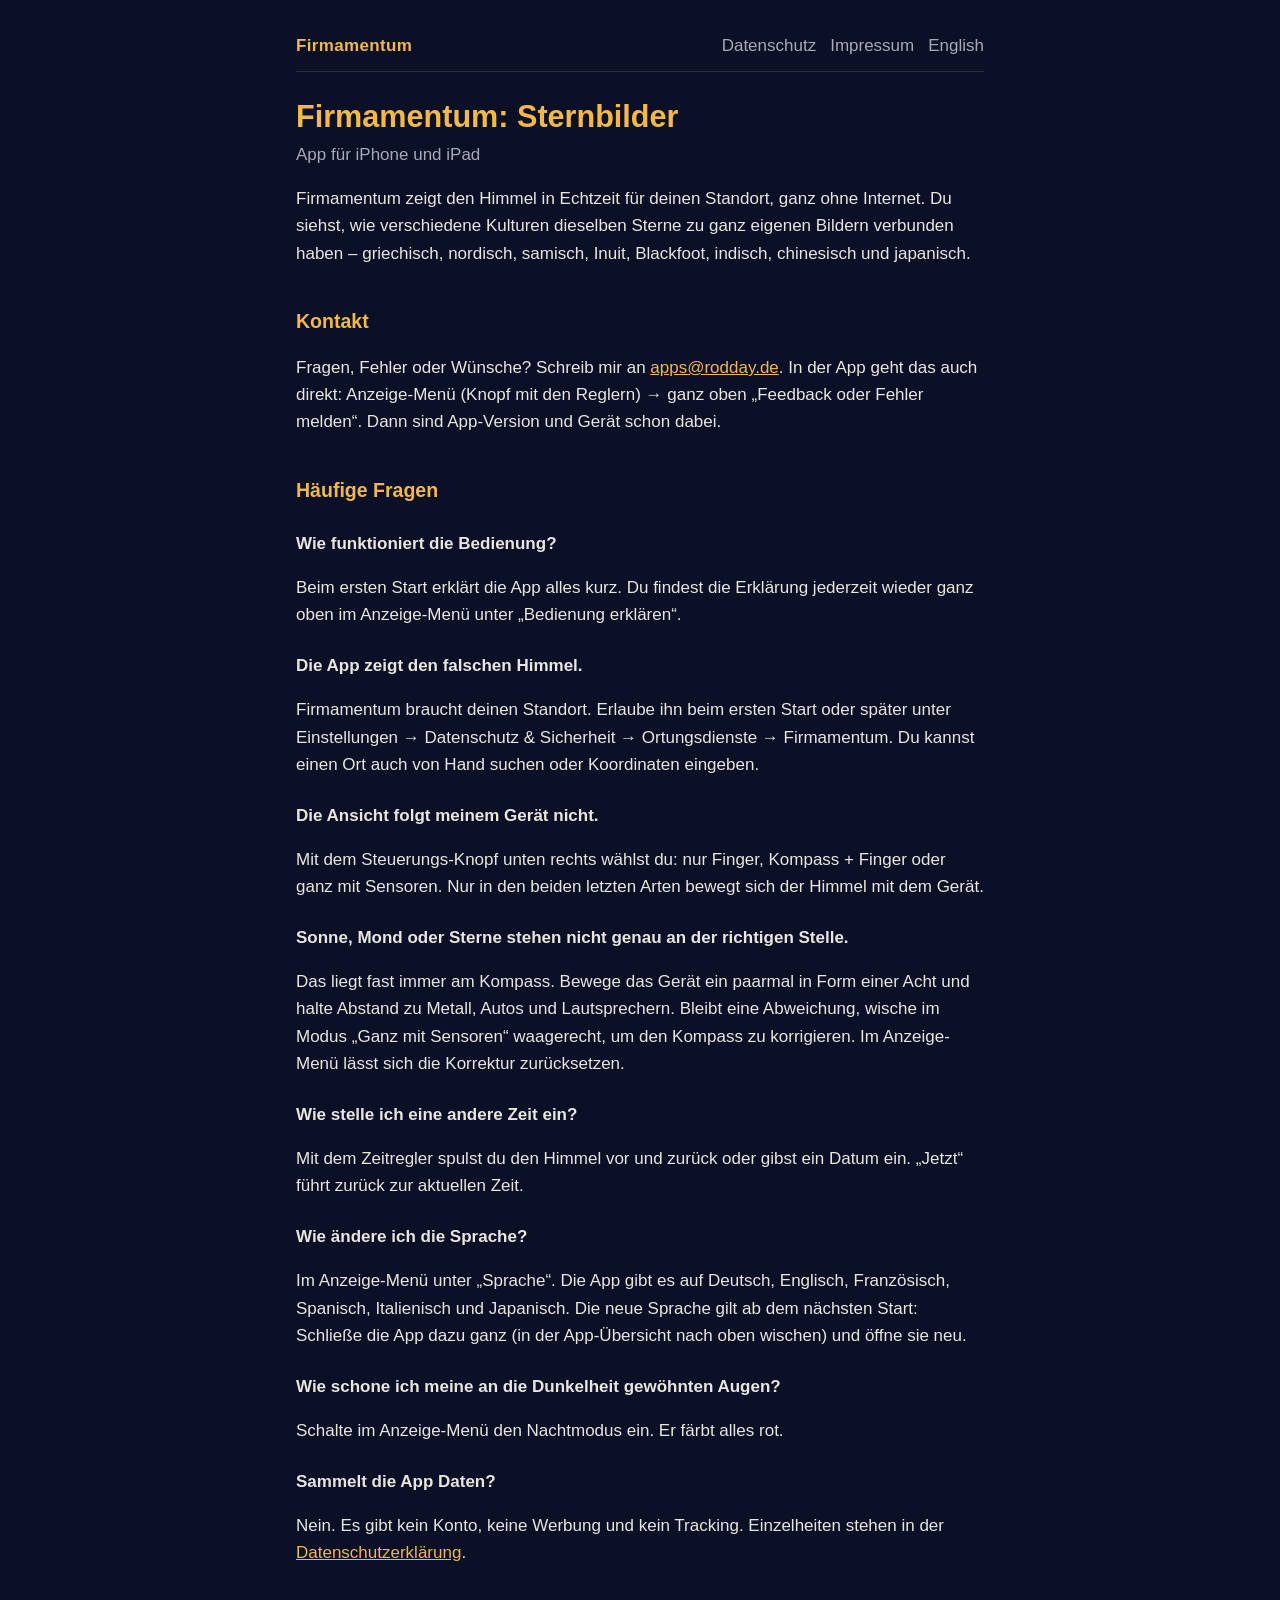
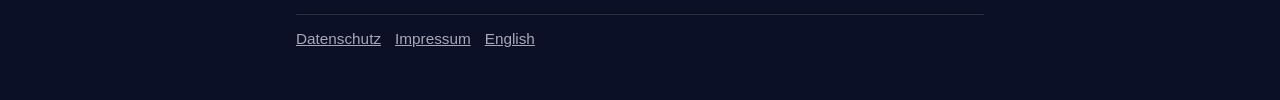
==== index.html @ 352b1c38 "Erste Fassung: Hilfe, Datenschutz, Impressum (DE/EN)" ====
<!doctype html>
<html lang="de">
<head>
<meta charset="utf-8">
<meta name="viewport" content="width=device-width, initial-scale=1">
<title>Firmamentum – Hilfe und Kontakt</title>
<meta name="description" content="Hilfe, Kontakt und Datenschutz für die iPhone- und iPad-App Firmamentum: Sternbilder.">
<link rel="alternate" hreflang="en" href="https://firmamentum.rodday.de/en/">
<link rel="stylesheet" href="style.css">
</head>
<body>
<main>
<header class="kopf"><a class="marke" href="./">Firmamentum</a>
<nav><a href="datenschutz.html">Datenschutz</a><a href="impressum.html">Impressum</a><a href="en/" lang="en">English</a></nav></header>

<h1>Firmamentum: Sternbilder</h1>
<p class="stand">App für iPhone und iPad</p>
<p>Firmamentum zeigt den Himmel in Echtzeit für deinen Standort, ganz ohne Internet. Du siehst, wie verschiedene Kulturen dieselben Sterne zu ganz eigenen Bildern verbunden haben – griechisch, nordisch, samisch, Inuit, Blackfoot, indisch, chinesisch und japanisch.</p>

<h2>Kontakt</h2>
<p>Fragen, Fehler oder Wünsche? Schreib mir an <a href="mailto:apps@rodday.de?subject=Firmamentum">apps@rodday.de</a>. In der App geht das auch direkt: Anzeige-Menü (Knopf mit den Reglern) → ganz oben „Feedback oder Fehler melden“. Dann sind App-Version und Gerät schon dabei.</p>

<h2>Häufige Fragen</h2>

<h3>Wie funktioniert die Bedienung?</h3>
<p>Beim ersten Start erklärt die App alles kurz. Du findest die Erklärung jederzeit wieder ganz oben im Anzeige-Menü unter „Bedienung erklären“.</p>

<h3>Die App zeigt den falschen Himmel.</h3>
<p>Firmamentum braucht deinen Standort. Erlaube ihn beim ersten Start oder später unter Einstellungen → Datenschutz &amp; Sicherheit → Ortungsdienste → Firmamentum. Du kannst einen Ort auch von Hand suchen oder Koordinaten eingeben.</p>

<h3>Die Ansicht folgt meinem Gerät nicht.</h3>
<p>Mit dem Steuerungs-Knopf unten rechts wählst du: nur Finger, Kompass + Finger oder ganz mit Sensoren. Nur in den beiden letzten Arten bewegt sich der Himmel mit dem Gerät.</p>

<h3>Sonne, Mond oder Sterne stehen nicht genau an der richtigen Stelle.</h3>
<p>Das liegt fast immer am Kompass. Bewege das Gerät ein paarmal in Form einer Acht und halte Abstand zu Metall, Autos und Lautsprechern. Bleibt eine Abweichung, wische im Modus „Ganz mit Sensoren“ waagerecht, um den Kompass zu korrigieren. Im Anzeige-Menü lässt sich die Korrektur zurücksetzen.</p>

<h3>Wie stelle ich eine andere Zeit ein?</h3>
<p>Mit dem Zeitregler spulst du den Himmel vor und zurück oder gibst ein Datum ein. „Jetzt“ führt zurück zur aktuellen Zeit.</p>

<h3>Wie ändere ich die Sprache?</h3>
<p>Im Anzeige-Menü unter „Sprache“. Die App gibt es auf Deutsch, Englisch, Französisch, Spanisch, Italienisch und Japanisch. Die neue Sprache gilt ab dem nächsten Start: Schließe die App dazu ganz (in der App-Übersicht nach oben wischen) und öffne sie neu.</p>

<h3>Wie schone ich meine an die Dunkelheit gewöhnten Augen?</h3>
<p>Schalte im Anzeige-Menü den Nachtmodus ein. Er färbt alles rot.</p>

<h3>Sammelt die App Daten?</h3>
<p>Nein. Es gibt kein Konto, keine Werbung und kein Tracking. Einzelheiten stehen in der <a href="datenschutz.html">Datenschutzerklärung</a>.</p>

<footer><a href="datenschutz.html">Datenschutz</a><a href="impressum.html">Impressum</a><a href="en/" lang="en">English</a></footer>
</main>
</body>
</html>
---- style.css ----
:root { --bg: #0b1026; --text: #e8e6df; --muted: #a9a8b8; --gold: #f2b84b; --line: rgba(255,255,255,.12); }
* { box-sizing: border-box; }
body { margin: 0; background: var(--bg); color: var(--text);
       font: 17px/1.6 -apple-system, BlinkMacSystemFont, "Helvetica Neue", Arial, sans-serif; }
main { max-width: 720px; margin: 0 auto; padding: 32px 16px 48px; }
header.kopf { display: flex; justify-content: space-between; align-items: baseline; gap: 12px; flex-wrap: wrap;
              border-bottom: 1px solid var(--line); padding-bottom: 12px; margin-bottom: 8px; }
header.kopf a.marke { color: var(--gold); font-weight: 600; text-decoration: none; letter-spacing: .02em; }
header.kopf nav a { color: var(--muted); margin-left: 14px; text-decoration: none; }
header.kopf nav a:hover { color: var(--gold); }
h1 { color: var(--gold); font-weight: 600; font-size: 1.8em; margin: .8em 0 .2em; line-height: 1.25; }
h2 { color: var(--gold); font-weight: 600; font-size: 1.15em; margin-top: 2em; }
h3 { font-size: 1em; margin: 1.4em 0 .2em; }
p, li { color: var(--text); }
.stand, .leise { color: var(--muted); }
.stand { margin-top: 0; }
a { color: var(--gold); }
.kurz { border-left: 3px solid var(--gold); padding: 4px 16px; background: rgba(255,255,255,.04); }
footer { border-top: 1px solid var(--line); margin-top: 48px; padding-top: 12px; color: var(--muted); font-size: .9em; }
footer a { color: var(--muted); margin-right: 14px; }
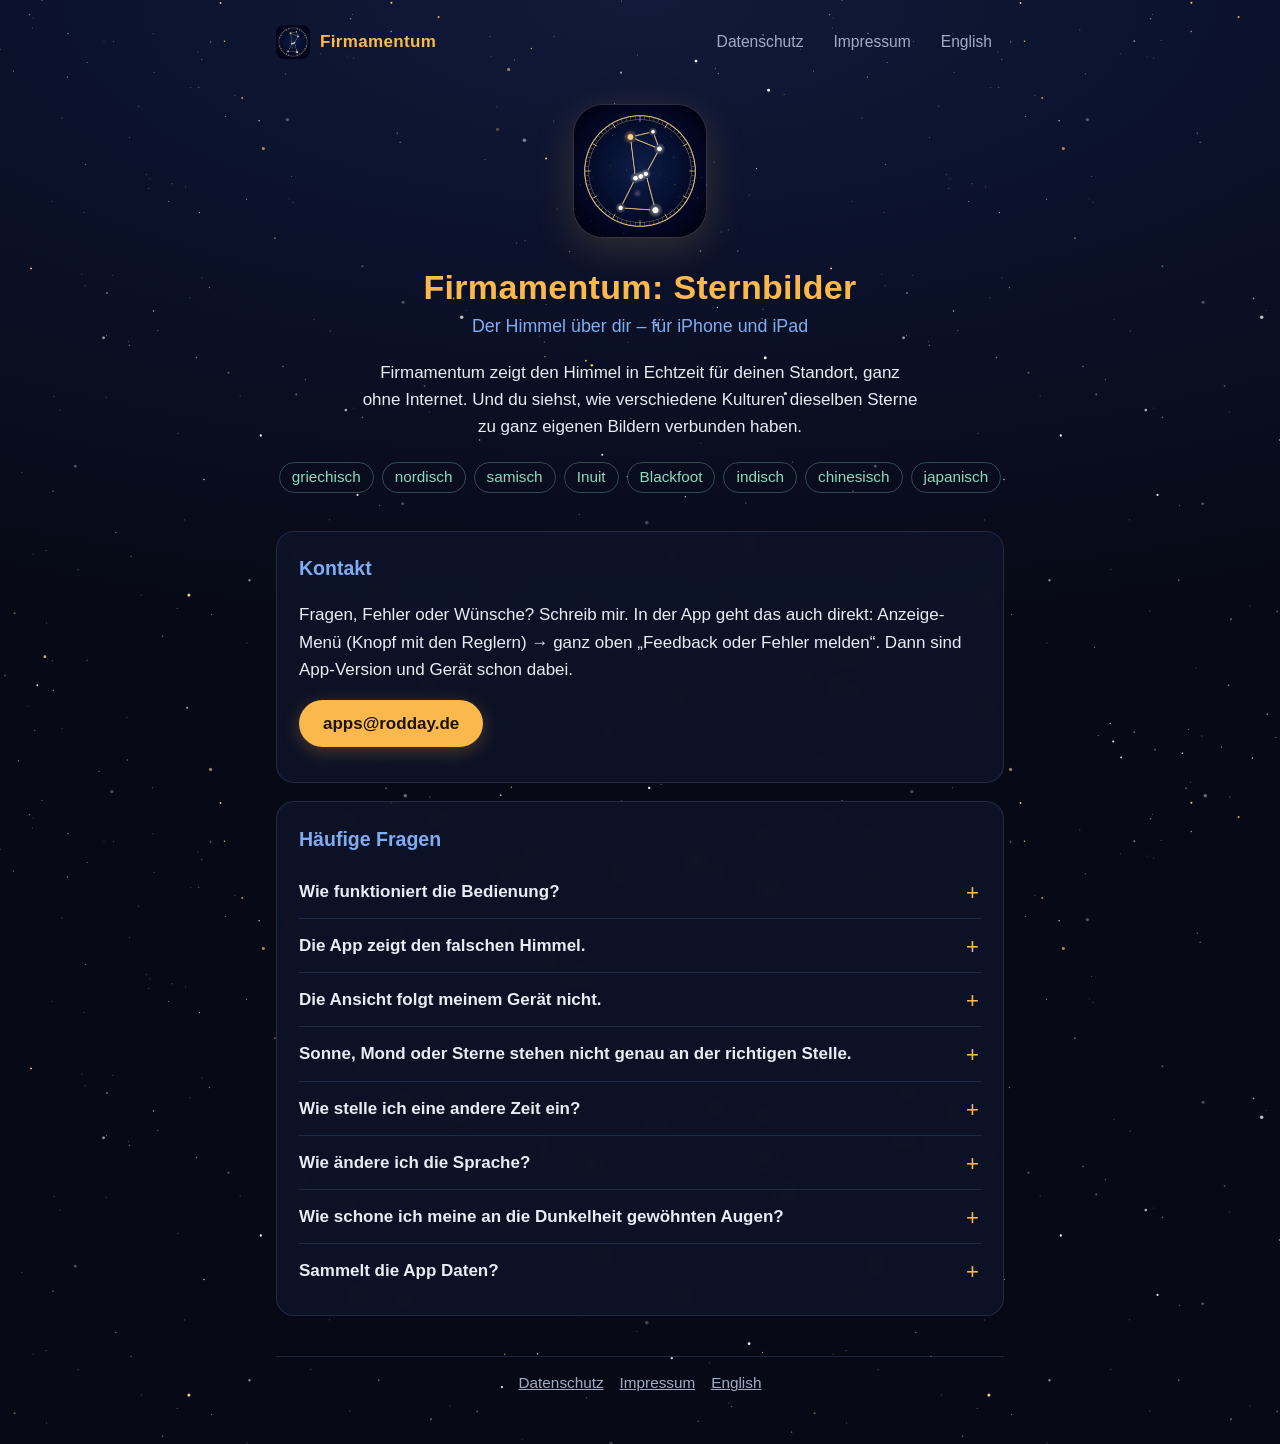
==== commit 06820a3e: "Gestaltung wie die App: Nachthimmel, Gold, App-Symbol, aufklappbare Fragen" ====
--- a/index.html
+++ b/index.html
@@ -5,46 +5,58 @@
 <meta name="viewport" content="width=device-width, initial-scale=1">
 <title>Firmamentum – Hilfe und Kontakt</title>
 <meta name="description" content="Hilfe, Kontakt und Datenschutz für die iPhone- und iPad-App Firmamentum: Sternbilder.">
+<meta name="theme-color" content="#070a16">
 <link rel="alternate" hreflang="en" href="https://firmamentum.rodday.de/en/">
+<link rel="icon" href="favicon.png">
+<link rel="apple-touch-icon" href="apple-touch-icon.png">
 <link rel="stylesheet" href="style.css">
 </head>
 <body>
 <main>
-<header class="kopf"><a class="marke" href="./">Firmamentum</a>
+<header class="kopf"><a class="marke" href="./"><img src="icon.png" alt="">Firmamentum</a>
 <nav><a href="datenschutz.html">Datenschutz</a><a href="impressum.html">Impressum</a><a href="en/" lang="en">English</a></nav></header>
 
+<section class="held">
+<img src="icon.png" alt="App-Symbol von Firmamentum">
 <h1>Firmamentum: Sternbilder</h1>
-<p class="stand">App für iPhone und iPad</p>
-<p>Firmamentum zeigt den Himmel in Echtzeit für deinen Standort, ganz ohne Internet. Du siehst, wie verschiedene Kulturen dieselben Sterne zu ganz eigenen Bildern verbunden haben – griechisch, nordisch, samisch, Inuit, Blackfoot, indisch, chinesisch und japanisch.</p>
+<p class="unter">Der Himmel über dir – für iPhone und iPad</p>
+<p class="text">Firmamentum zeigt den Himmel in Echtzeit für deinen Standort, ganz ohne Internet. Und du siehst, wie verschiedene Kulturen dieselben Sterne zu ganz eigenen Bildern verbunden haben.</p>
+<ul class="kulturen"><li>griechisch</li><li>nordisch</li><li>samisch</li><li>Inuit</li><li>Blackfoot</li><li>indisch</li><li>chinesisch</li><li>japanisch</li></ul>
+</section>
 
+<div class="flaeche">
 <h2>Kontakt</h2>
-<p>Fragen, Fehler oder Wünsche? Schreib mir an <a href="mailto:apps@rodday.de?subject=Firmamentum">apps@rodday.de</a>. In der App geht das auch direkt: Anzeige-Menü (Knopf mit den Reglern) → ganz oben „Feedback oder Fehler melden“. Dann sind App-Version und Gerät schon dabei.</p>
+<p>Fragen, Fehler oder Wünsche? Schreib mir. In der App geht das auch direkt: Anzeige-Menü (Knopf mit den Reglern) → ganz oben „Feedback oder Fehler melden“. Dann sind App-Version und Gerät schon dabei.</p>
+<p><a class="knopf" href="mailto:apps@rodday.de?subject=Firmamentum">apps@rodday.de</a></p>
+</div>
 
+<div class="flaeche">
 <h2>Häufige Fragen</h2>
 
-<h3>Wie funktioniert die Bedienung?</h3>
-<p>Beim ersten Start erklärt die App alles kurz. Du findest die Erklärung jederzeit wieder ganz oben im Anzeige-Menü unter „Bedienung erklären“.</p>
+<details><summary>Wie funktioniert die Bedienung?</summary>
+<p>Beim ersten Start erklärt die App alles kurz. Du findest die Erklärung jederzeit wieder ganz oben im Anzeige-Menü unter „Bedienung erklären“.</p></details>
 
-<h3>Die App zeigt den falschen Himmel.</h3>
-<p>Firmamentum braucht deinen Standort. Erlaube ihn beim ersten Start oder später unter Einstellungen → Datenschutz &amp; Sicherheit → Ortungsdienste → Firmamentum. Du kannst einen Ort auch von Hand suchen oder Koordinaten eingeben.</p>
+<details><summary>Die App zeigt den falschen Himmel.</summary>
+<p>Firmamentum braucht deinen Standort. Erlaube ihn beim ersten Start oder später unter Einstellungen → Datenschutz &amp; Sicherheit → Ortungsdienste → Firmamentum. Du kannst einen Ort auch von Hand suchen oder Koordinaten eingeben.</p></details>
 
-<h3>Die Ansicht folgt meinem Gerät nicht.</h3>
-<p>Mit dem Steuerungs-Knopf unten rechts wählst du: nur Finger, Kompass + Finger oder ganz mit Sensoren. Nur in den beiden letzten Arten bewegt sich der Himmel mit dem Gerät.</p>
+<details><summary>Die Ansicht folgt meinem Gerät nicht.</summary>
+<p>Mit dem Steuerungs-Knopf unten rechts wählst du: nur Finger, Kompass + Finger oder ganz mit Sensoren. Nur in den beiden letzten Arten bewegt sich der Himmel mit dem Gerät.</p></details>
 
-<h3>Sonne, Mond oder Sterne stehen nicht genau an der richtigen Stelle.</h3>
-<p>Das liegt fast immer am Kompass. Bewege das Gerät ein paarmal in Form einer Acht und halte Abstand zu Metall, Autos und Lautsprechern. Bleibt eine Abweichung, wische im Modus „Ganz mit Sensoren“ waagerecht, um den Kompass zu korrigieren. Im Anzeige-Menü lässt sich die Korrektur zurücksetzen.</p>
+<details><summary>Sonne, Mond oder Sterne stehen nicht genau an der richtigen Stelle.</summary>
+<p>Das liegt fast immer am Kompass. Bewege das Gerät ein paarmal in Form einer Acht und halte Abstand zu Metall, Autos und Lautsprechern. Bleibt eine Abweichung, wische im Modus „Ganz mit Sensoren“ waagerecht, um den Kompass zu korrigieren. Im Anzeige-Menü lässt sich die Korrektur zurücksetzen.</p></details>
 
-<h3>Wie stelle ich eine andere Zeit ein?</h3>
-<p>Mit dem Zeitregler spulst du den Himmel vor und zurück oder gibst ein Datum ein. „Jetzt“ führt zurück zur aktuellen Zeit.</p>
+<details><summary>Wie stelle ich eine andere Zeit ein?</summary>
+<p>Mit dem Zeitregler spulst du den Himmel vor und zurück oder gibst ein Datum ein. „Jetzt“ führt zurück zur aktuellen Zeit.</p></details>
 
-<h3>Wie ändere ich die Sprache?</h3>
-<p>Im Anzeige-Menü unter „Sprache“. Die App gibt es auf Deutsch, Englisch, Französisch, Spanisch, Italienisch und Japanisch. Die neue Sprache gilt ab dem nächsten Start: Schließe die App dazu ganz (in der App-Übersicht nach oben wischen) und öffne sie neu.</p>
+<details><summary>Wie ändere ich die Sprache?</summary>
+<p>Im Anzeige-Menü unter „Sprache“. Die App gibt es auf Deutsch, Englisch, Französisch, Spanisch, Italienisch und Japanisch. Die neue Sprache gilt ab dem nächsten Start: Schließe die App dazu ganz (in der App-Übersicht nach oben wischen) und öffne sie neu.</p></details>
 
-<h3>Wie schone ich meine an die Dunkelheit gewöhnten Augen?</h3>
-<p>Schalte im Anzeige-Menü den Nachtmodus ein. Er färbt alles rot.</p>
+<details><summary>Wie schone ich meine an die Dunkelheit gewöhnten Augen?</summary>
+<p>Schalte im Anzeige-Menü den Nachtmodus ein. Er färbt alles rot.</p></details>
 
-<h3>Sammelt die App Daten?</h3>
-<p>Nein. Es gibt kein Konto, keine Werbung und kein Tracking. Einzelheiten stehen in der <a href="datenschutz.html">Datenschutzerklärung</a>.</p>
+<details><summary>Sammelt die App Daten?</summary>
+<p>Nein. Es gibt kein Konto, keine Werbung und kein Tracking. Einzelheiten stehen in der <a href="datenschutz.html">Datenschutzerklärung</a>.</p></details>
+</div>
 
 <footer><a href="datenschutz.html">Datenschutz</a><a href="impressum.html">Impressum</a><a href="en/" lang="en">English</a></footer>
 </main>
--- a/style.css
+++ b/style.css
@@ -1,20 +1,75 @@
-:root { --bg: #0b1026; --text: #e8e6df; --muted: #a9a8b8; --gold: #f2b84b; --line: rgba(255,255,255,.12); }
+/* Farben wie in der App: Nachthimmel, Gold (Knöpfe, Hervorhebungen), Hellblau (Sternbildnamen), Grün (Nebel und Haufen). */
+:root {
+  --nacht: #070a16; --nacht2: #111a3a;
+  --text: #e9ecf5; --leise: #a3abc4;
+  --gold: #fab84d; --gold-dunkel: #1b1406;
+  --blau: #80adf2; --gruen: #8cdbbd;
+  --flaeche: rgba(16, 22, 44, .72); --rand: rgba(128, 173, 242, .16);
+}
 * { box-sizing: border-box; }
-body { margin: 0; background: var(--bg); color: var(--text);
-       font: 17px/1.6 -apple-system, BlinkMacSystemFont, "Helvetica Neue", Arial, sans-serif; }
-main { max-width: 720px; margin: 0 auto; padding: 32px 16px 48px; }
-header.kopf { display: flex; justify-content: space-between; align-items: baseline; gap: 12px; flex-wrap: wrap;
-              border-bottom: 1px solid var(--line); padding-bottom: 12px; margin-bottom: 8px; }
-header.kopf a.marke { color: var(--gold); font-weight: 600; text-decoration: none; letter-spacing: .02em; }
-header.kopf nav a { color: var(--muted); margin-left: 14px; text-decoration: none; }
-header.kopf nav a:hover { color: var(--gold); }
-h1 { color: var(--gold); font-weight: 600; font-size: 1.8em; margin: .8em 0 .2em; line-height: 1.25; }
-h2 { color: var(--gold); font-weight: 600; font-size: 1.15em; margin-top: 2em; }
+html { background: var(--nacht); }
+body {
+  margin: 0; color: var(--text);
+  font: 17px/1.6 -apple-system, BlinkMacSystemFont, "SF Pro Text", "Helvetica Neue", Arial, sans-serif;
+  background:
+    url("sterne.svg") repeat,
+    radial-gradient(ellipse 120% 70% at 50% 0%, var(--nacht2) 0%, #0b1129 45%, var(--nacht) 100%) fixed;
+  background-color: var(--nacht);
+  min-height: 100vh;
+  -webkit-font-smoothing: antialiased;
+}
+main { max-width: 760px; margin: 0 auto; padding: 20px 16px 48px; }
+
+/* Kopfzeile */
+header.kopf { display: flex; justify-content: space-between; align-items: center; gap: 12px; flex-wrap: wrap; padding: 4px 0 18px; }
+header.kopf a.marke { display: flex; align-items: center; gap: 10px; color: var(--gold); font-weight: 600; text-decoration: none; letter-spacing: .02em; }
+header.kopf a.marke img { width: 34px; height: 34px; border-radius: 8px; }
+header.kopf nav { display: flex; gap: 6px; flex-wrap: wrap; }
+header.kopf nav a { color: var(--leise); text-decoration: none; padding: 5px 12px; border-radius: 999px; font-size: .92em; }
+header.kopf nav a:hover { color: var(--text); background: rgba(255,255,255,.07); }
+
+/* Startbereich mit App-Symbol */
+.held { text-align: center; padding: 28px 0 12px; }
+.held img { width: 132px; height: 132px; border-radius: 29px; box-shadow: 0 10px 40px rgba(250,184,77,.18), 0 0 0 1px rgba(255,255,255,.08); }
+.held h1 { margin: 22px 0 4px; }
+.held .unter { color: var(--blau); margin: 0 0 18px; font-size: 1.05em; }
+.held p.text { max-width: 560px; margin: 0 auto 22px; }
+
+h1 { color: var(--gold); font-weight: 650; font-size: 2em; line-height: 1.2; letter-spacing: .01em; margin: .6em 0 .2em; }
+h2 { color: var(--blau); font-weight: 600; font-size: 1.15em; margin: 2em 0 .5em; }
 h3 { font-size: 1em; margin: 1.4em 0 .2em; }
-p, li { color: var(--text); }
-.stand, .leise { color: var(--muted); }
+a { color: var(--gold); }
+.stand, .leise { color: var(--leise); }
 .stand { margin-top: 0; }
-a { color: var(--gold); }
-.kurz { border-left: 3px solid var(--gold); padding: 4px 16px; background: rgba(255,255,255,.04); }
-footer { border-top: 1px solid var(--line); margin-top: 48px; padding-top: 12px; color: var(--muted); font-size: .9em; }
-footer a { color: var(--muted); margin-right: 14px; }
+
+/* Goldener Knopf wie „Jetzt“ in der App */
+.knopf { display: inline-block; background: var(--gold); color: var(--gold-dunkel); font-weight: 600; text-decoration: none;
+         padding: 10px 24px; border-radius: 999px; box-shadow: 0 4px 18px rgba(250,184,77,.25); }
+.knopf:hover { filter: brightness(1.06); }
+
+/* Dunkle, abgerundete Flächen wie die Panels der App */
+.flaeche { background: var(--flaeche); border: 1px solid var(--rand); border-radius: 18px; padding: 6px 22px 18px;
+           -webkit-backdrop-filter: blur(6px); backdrop-filter: blur(6px); margin-top: 18px; }
+.flaeche > h2:first-child, .flaeche > h1:first-child { margin-top: .8em; }
+.kurz { border-left: 3px solid var(--gold); padding: 4px 16px; background: rgba(250,184,77,.06); border-radius: 0 10px 10px 0; }
+
+/* Häufige Fragen zum Aufklappen */
+details { border-top: 1px solid var(--rand); }
+details:first-of-type { border-top: 0; }
+summary { cursor: pointer; list-style: none; padding: 13px 28px 13px 0; font-weight: 600; position: relative; }
+summary::-webkit-details-marker { display: none; }
+summary::after { content: "+"; position: absolute; right: 2px; top: 10px; color: var(--gold); font-size: 1.3em; font-weight: 400; }
+details[open] summary::after { content: "–"; }
+details p { margin: 0 0 14px; color: var(--text); }
+
+.kulturen { display: flex; flex-wrap: wrap; justify-content: center; gap: 8px; margin: 0 0 8px; padding: 0; list-style: none; }
+.kulturen li { color: var(--gruen); border: 1px solid rgba(140,219,189,.3); border-radius: 999px; padding: 2px 12px; font-size: .9em; }
+
+footer { margin-top: 40px; padding-top: 14px; border-top: 1px solid var(--rand); color: var(--leise); font-size: .9em; text-align: center; }
+footer a { color: var(--leise); margin: 0 8px; }
+
+@media (max-width: 480px) {
+  h1 { font-size: 1.7em; }
+  .held img { width: 108px; height: 108px; border-radius: 24px; }
+  .flaeche { padding: 4px 16px 14px; }
+}
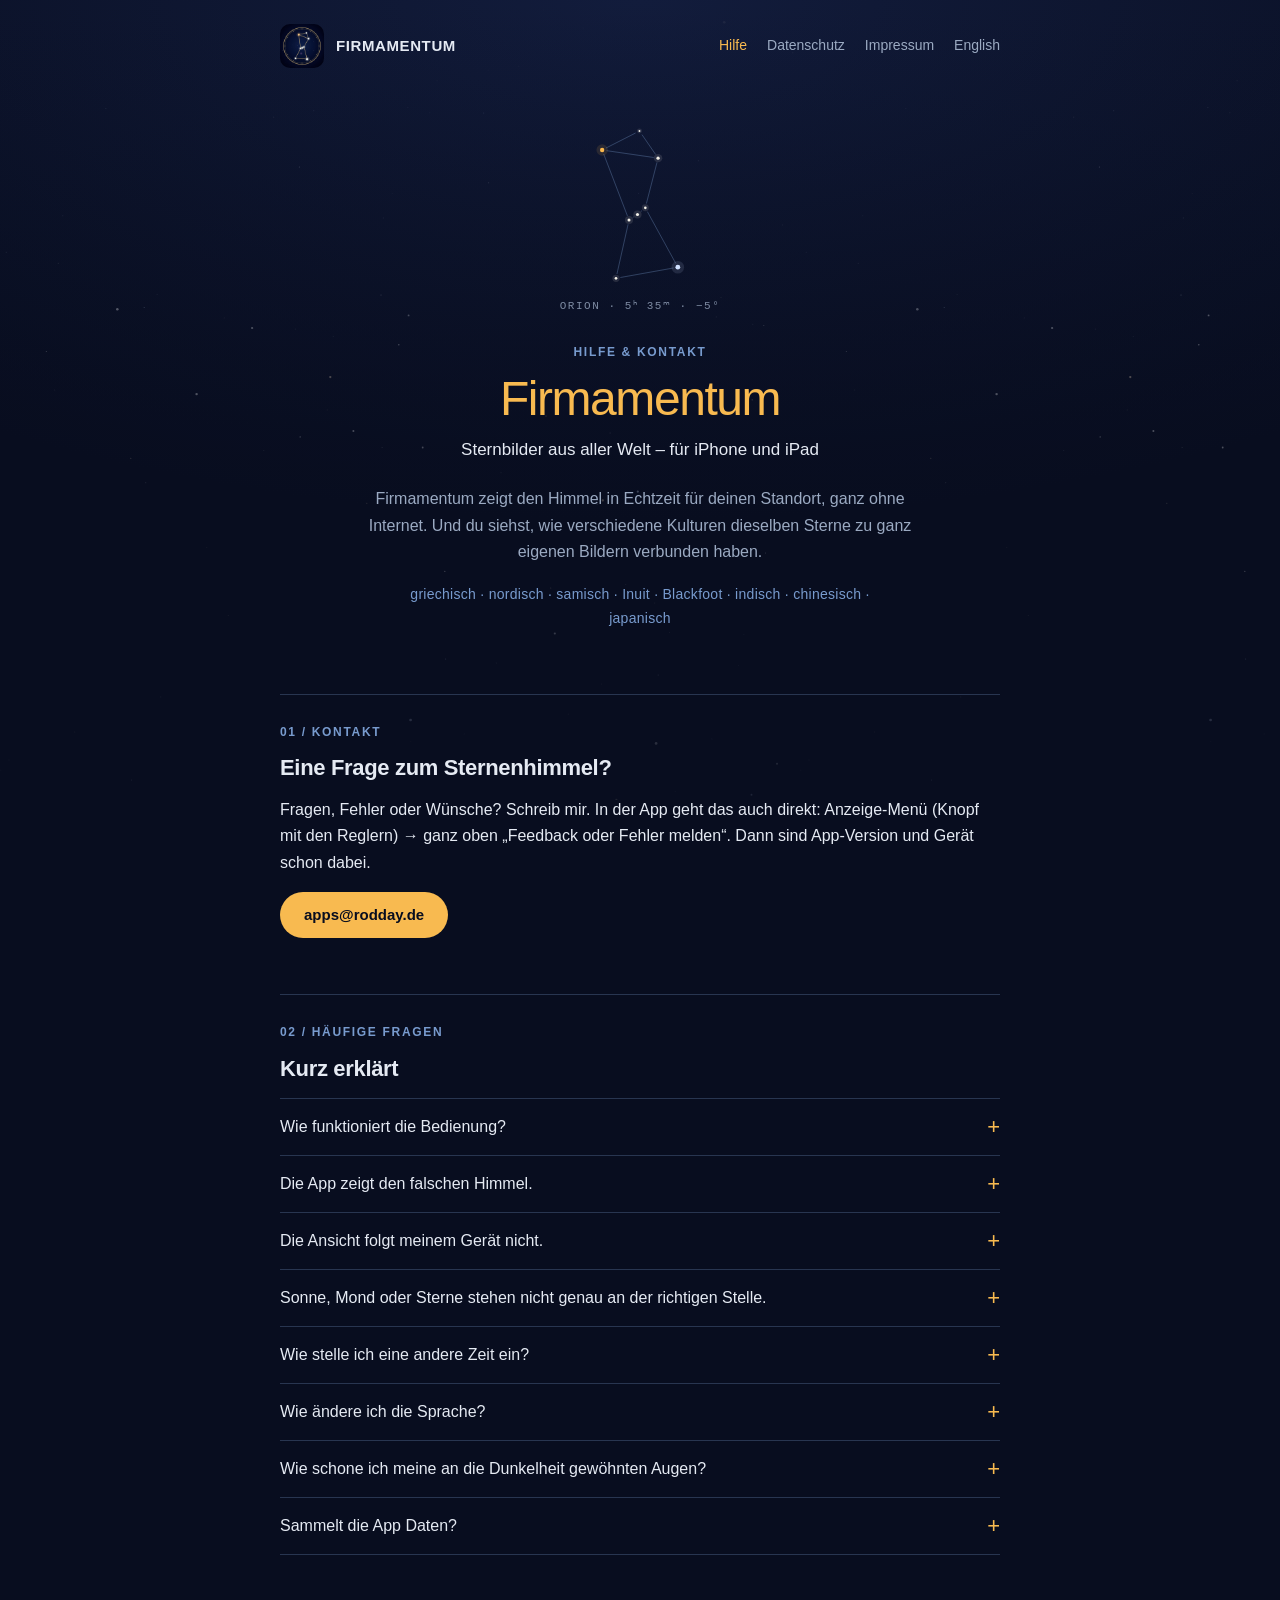
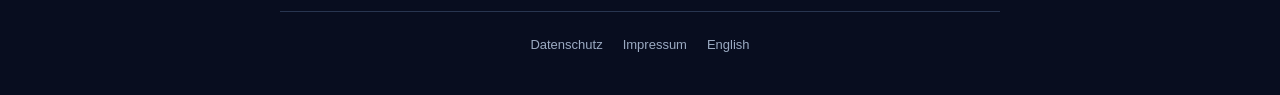
==== commit cc0c7760: "Gestaltung: moderner Himmelsatlas" ====
--- a/index.html
+++ b/index.html
@@ -9,30 +9,33 @@
 <link rel="alternate" hreflang="en" href="https://firmamentum.rodday.de/en/">
 <link rel="icon" href="favicon.png">
 <link rel="apple-touch-icon" href="apple-touch-icon.png">
-<link rel="stylesheet" href="style.css">
+<link rel="stylesheet" href="style.css?v=3">
 </head>
 <body>
 <main>
-<header class="kopf"><a class="marke" href="./"><img src="icon.png" alt="">Firmamentum</a>
-<nav><a href="datenschutz.html">Datenschutz</a><a href="impressum.html">Impressum</a><a href="en/" lang="en">English</a></nav></header>
+<header class="kopf"><a class="marke" href="./"><img src="icon.png" alt="">FIRMAMENTUM</a>
+<nav><a href="./" aria-current="page">Hilfe</a><a href="datenschutz.html">Datenschutz</a><a href="impressum.html">Impressum</a><a href="en/" lang="en">English</a></nav></header>
 
-<section class="held">
-<img src="icon.png" alt="App-Symbol von Firmamentum">
-<h1>Firmamentum: Sternbilder</h1>
-<p class="unter">Der Himmel über dir – für iPhone und iPad</p>
-<p class="text">Firmamentum zeigt den Himmel in Echtzeit für deinen Standort, ganz ohne Internet. Und du siehst, wie verschiedene Kulturen dieselben Sterne zu ganz eigenen Bildern verbunden haben.</p>
-<ul class="kulturen"><li>griechisch</li><li>nordisch</li><li>samisch</li><li>Inuit</li><li>Blackfoot</li><li>indisch</li><li>chinesisch</li><li>japanisch</li></ul>
+<section class="titel">
+<svg class="sternbild" viewBox="0 0 220 260" width="220" height="260" role="img" aria-label="Sternbild Orion"><g stroke="#789bce" stroke-opacity=".5" stroke-width="1" stroke-linecap="round"><line x1="103.0" y1="25.2" x2="60.7" y2="46.7"/><line x1="113.2" y1="27.8" x2="132.6" y2="56.0"/><line x1="61.4" y1="50.9" x2="129.6" y2="60.8"/><line x1="57.0" y1="56.4" x2="91.4" y2="146.1"/><line x1="134.8" y1="68.6" x2="119.5" y2="127.9"/><line x1="112.4" y1="139.2" x2="111.6" y2="139.9"/><line x1="100.4" y1="148.3" x2="99.8" y2="148.8"/><line x1="92.4" y1="159.4" x2="76.3" y2="231.2"/><line x1="121.1" y1="140.8" x2="162.2" y2="215.7"/><line x1="158.6" y1="223.0" x2="81.7" y2="236.8"/></g><circle cx="54.5" cy="49.9" r="8.4" fill="#fab84d" opacity=".12"/><circle cx="54.5" cy="49.9" r="3.2" fill="#fab84d"/><circle cx="136.5" cy="61.8" r="6.2" fill="#f4f1e8" opacity=".12"/><circle cx="136.5" cy="61.8" r="2.4" fill="#f4f1e8"/><circle cx="109.2" cy="22.0" r="3.6" fill="#f4f1e8" opacity=".12"/><circle cx="109.2" cy="22.0" r="1.4" fill="#f4f1e8"/><circle cx="117.8" cy="134.7" r="5.1" fill="#f4f1e8" opacity=".12"/><circle cx="117.8" cy="134.7" r="1.9" fill="#f4f1e8"/><circle cx="106.3" cy="144.5" r="6.0" fill="#f4f1e8" opacity=".12"/><circle cx="106.3" cy="144.5" r="2.3" fill="#f4f1e8"/><circle cx="93.9" cy="152.6" r="5.9" fill="#f4f1e8" opacity=".12"/><circle cx="93.9" cy="152.6" r="2.2" fill="#f4f1e8"/><circle cx="74.8" cy="238.0" r="5.3" fill="#f4f1e8" opacity=".12"/><circle cx="74.8" cy="238.0" r="2.0" fill="#f4f1e8"/><circle cx="165.5" cy="221.8" r="9.2" fill="#cfe0ff" opacity=".12"/><circle cx="165.5" cy="221.8" r="3.5" fill="#cfe0ff"/></svg>
+<p class="koordinaten">Orion · 5ʰ 35ᵐ · −5°</p>
+<span class="rubrik">Hilfe &amp; Kontakt</span>
+<h1>Firmamentum</h1>
+<p class="untertitel">Sternbilder aus aller Welt – für iPhone und iPad</p>
+<p class="einleitung">Firmamentum zeigt den Himmel in Echtzeit für deinen Standort, ganz ohne Internet. Und du siehst, wie verschiedene Kulturen dieselben Sterne zu ganz eigenen Bildern verbunden haben.</p>
+<p class="kulturen">griechisch · nordisch · samisch · Inuit · Blackfoot · indisch · chinesisch · japanisch</p>
 </section>
 
-<div class="flaeche">
-<h2>Kontakt</h2>
+<section class="abschnitt">
+<span class="rubrik">01 / Kontakt</span>
+<h2>Eine Frage zum Sternenhimmel?</h2>
 <p>Fragen, Fehler oder Wünsche? Schreib mir. In der App geht das auch direkt: Anzeige-Menü (Knopf mit den Reglern) → ganz oben „Feedback oder Fehler melden“. Dann sind App-Version und Gerät schon dabei.</p>
 <p><a class="knopf" href="mailto:apps@rodday.de?subject=Firmamentum">apps@rodday.de</a></p>
-</div>
+</section>
 
-<div class="flaeche">
-<h2>Häufige Fragen</h2>
-
+<section class="abschnitt faq">
+<span class="rubrik">02 / Häufige Fragen</span>
+<h2>Kurz erklärt</h2>
 <details><summary>Wie funktioniert die Bedienung?</summary>
 <p>Beim ersten Start erklärt die App alles kurz. Du findest die Erklärung jederzeit wieder ganz oben im Anzeige-Menü unter „Bedienung erklären“.</p></details>
 
@@ -56,7 +59,7 @@
 
 <details><summary>Sammelt die App Daten?</summary>
 <p>Nein. Es gibt kein Konto, keine Werbung und kein Tracking. Einzelheiten stehen in der <a href="datenschutz.html">Datenschutzerklärung</a>.</p></details>
-</div>
+</section>
 
 <footer><a href="datenschutz.html">Datenschutz</a><a href="impressum.html">Impressum</a><a href="en/" lang="en">English</a></footer>
 </main>
--- a/style.css
+++ b/style.css
@@ -1,75 +1,94 @@
-/* Farben wie in der App: Nachthimmel, Gold (Knöpfe, Hervorhebungen), Hellblau (Sternbildnamen), Grün (Nebel und Haufen). */
+/* Firmamentum – „moderner Himmelsatlas“: feine Linien statt Kästen, Gold nur für Wichtiges,
+   Farben aus der App (Nachtblau, Sternengold, Linienblau). Keine externen Schriften. */
 :root {
-  --nacht: #070a16; --nacht2: #111a3a;
-  --text: #e9ecf5; --leise: #a3abc4;
-  --gold: #fab84d; --gold-dunkel: #1b1406;
-  --blau: #80adf2; --gruen: #8cdbbd;
-  --flaeche: rgba(16, 22, 44, .72); --rand: rgba(128, 173, 242, .16);
+  color-scheme: dark;
+  --bg: #080d1f;
+  --gold: #f8ba50;
+  --gold-hell: #ffd07c;
+  --blau: #789bce;
+  --text: #e5eaf3;
+  --leise: #9baac2;
+  --linie: #283550;
+  --breite: 720px;
+  --rand: 24px;
 }
-* { box-sizing: border-box; }
-html { background: var(--nacht); }
+*, *::before, *::after { box-sizing: border-box; }
+html { -webkit-text-size-adjust: 100%; background: var(--bg); }
 body {
   margin: 0; color: var(--text);
-  font: 17px/1.6 -apple-system, BlinkMacSystemFont, "SF Pro Text", "Helvetica Neue", Arial, sans-serif;
+  font: 16px/1.65 -apple-system, BlinkMacSystemFont, "Segoe UI", "Helvetica Neue", Arial, sans-serif;
+  /* Sterne nur oben, nach unten auslaufend */
   background:
-    url("sterne.svg") repeat,
-    radial-gradient(ellipse 120% 70% at 50% 0%, var(--nacht2) 0%, #0b1129 45%, var(--nacht) 100%) fixed;
-  background-color: var(--nacht);
-  min-height: 100vh;
+    linear-gradient(to bottom, rgba(8,13,31,0) 0, rgba(8,13,31,.6) 520px, var(--bg) 1000px),
+    radial-gradient(ellipse 90% 520px at 50% 0, #121c3c 0, rgba(8,13,31,0) 100%),
+    url("sterne.svg") repeat-x top center,
+    var(--bg);
   -webkit-font-smoothing: antialiased;
 }
-main { max-width: 760px; margin: 0 auto; padding: 20px 16px 48px; }
+main { width: min(var(--breite), calc(100% - 2 * var(--rand))); margin: 0 auto; padding: 24px 0 40px; }
 
 /* Kopfzeile */
-header.kopf { display: flex; justify-content: space-between; align-items: center; gap: 12px; flex-wrap: wrap; padding: 4px 0 18px; }
-header.kopf a.marke { display: flex; align-items: center; gap: 10px; color: var(--gold); font-weight: 600; text-decoration: none; letter-spacing: .02em; }
-header.kopf a.marke img { width: 34px; height: 34px; border-radius: 8px; }
-header.kopf nav { display: flex; gap: 6px; flex-wrap: wrap; }
-header.kopf nav a { color: var(--leise); text-decoration: none; padding: 5px 12px; border-radius: 999px; font-size: .92em; }
-header.kopf nav a:hover { color: var(--text); background: rgba(255,255,255,.07); }
+header.kopf { display: flex; justify-content: space-between; align-items: center; gap: 12px 20px; flex-wrap: wrap; }
+header.kopf a.marke { display: flex; align-items: center; gap: 12px; color: var(--text); font-weight: 600; font-size: 15px;
+                      letter-spacing: .04em; text-decoration: none; }
+header.kopf a.marke img { width: 44px; height: 44px; border-radius: 10px; }
+header.kopf nav { display: flex; gap: 20px; flex-wrap: wrap; }
+header.kopf nav a { color: var(--leise); text-decoration: none; font-size: 14px; }
+header.kopf nav a:hover, header.kopf nav a[aria-current] { color: var(--gold); }
 
-/* Startbereich mit App-Symbol */
-.held { text-align: center; padding: 28px 0 12px; }
-.held img { width: 132px; height: 132px; border-radius: 29px; box-shadow: 0 10px 40px rgba(250,184,77,.18), 0 0 0 1px rgba(255,255,255,.08); }
-.held h1 { margin: 22px 0 4px; }
-.held .unter { color: var(--blau); margin: 0 0 18px; font-size: 1.05em; }
-.held p.text { max-width: 560px; margin: 0 auto 22px; }
+/* Titelbereich mit Sternbild */
+.titel { text-align: center; padding: 48px 0 8px; }
+.sternbild { display: block; width: 150px; height: auto; margin: 0 auto; overflow: visible; }
+.koordinaten { margin: 6px 0 28px; color: var(--leise); font: 11px/1.4 ui-monospace, "SF Mono", Menlo, monospace; letter-spacing: .14em; text-transform: uppercase; opacity: .8; }
+.titel .rubrik { margin-bottom: 10px; }
+h1 { margin: 0; color: var(--gold); font-size: clamp(34px, 6vw, 48px); line-height: 1.12; font-weight: 500; letter-spacing: -.03em; }
+.untertitel { margin: 10px 0 0; color: var(--text); font-size: 17px; }
+.einleitung { max-width: 34em; margin: 22px auto 0; color: var(--leise); }
+.kulturen { margin: 18px auto 0; max-width: 36em; color: var(--blau); font-size: 14px; letter-spacing: .02em; }
 
-h1 { color: var(--gold); font-weight: 650; font-size: 2em; line-height: 1.2; letter-spacing: .01em; margin: .6em 0 .2em; }
-h2 { color: var(--blau); font-weight: 600; font-size: 1.15em; margin: 2em 0 .5em; }
-h3 { font-size: 1em; margin: 1.4em 0 .2em; }
-a { color: var(--gold); }
-.stand, .leise { color: var(--leise); }
-.stand { margin-top: 0; }
+/* Abschnitte: feine Linie statt Kasten */
+.abschnitt { margin-top: 56px; padding-top: 28px; border-top: 1px solid var(--linie); }
+.rubrik { display: block; margin-bottom: 12px; color: var(--blau); font-size: 12px; font-weight: 600; letter-spacing: .14em; text-transform: uppercase; }
+h2 { margin: 0 0 14px; color: var(--text); font-size: 22px; line-height: 1.3; font-weight: 600; letter-spacing: -.015em; }
+h3 { margin: 1.6em 0 .3em; font-size: 16px; }
+p { margin: 0 0 16px; overflow-wrap: break-word; }
+a { color: var(--blau); }
+a:hover { color: var(--gold); }
+a:focus-visible, summary:focus-visible { outline: 2px solid var(--gold); outline-offset: 4px; border-radius: 4px; }
+.leise, .stand { color: var(--leise); }
 
 /* Goldener Knopf wie „Jetzt“ in der App */
-.knopf { display: inline-block; background: var(--gold); color: var(--gold-dunkel); font-weight: 600; text-decoration: none;
-         padding: 10px 24px; border-radius: 999px; box-shadow: 0 4px 18px rgba(250,184,77,.25); }
-.knopf:hover { filter: brightness(1.06); }
+.knopf { display: inline-flex; align-items: center; min-height: 46px; padding: 10px 24px; border-radius: 999px;
+         background: var(--gold); color: var(--bg); font-size: 15px; font-weight: 650; text-decoration: none; transition: background-color .16s ease; }
+.knopf:hover { background: var(--gold-hell); color: var(--bg); }
 
-/* Dunkle, abgerundete Flächen wie die Panels der App */
-.flaeche { background: var(--flaeche); border: 1px solid var(--rand); border-radius: 18px; padding: 6px 22px 18px;
-           -webkit-backdrop-filter: blur(6px); backdrop-filter: blur(6px); margin-top: 18px; }
-.flaeche > h2:first-child, .flaeche > h1:first-child { margin-top: .8em; }
-.kurz { border-left: 3px solid var(--gold); padding: 4px 16px; background: rgba(250,184,77,.06); border-radius: 0 10px 10px 0; }
+/* Häufige Fragen */
+.faq details { border-bottom: 1px solid var(--linie); }
+.faq details:first-of-type { border-top: 1px solid var(--linie); }
+.faq summary { display: flex; align-items: center; justify-content: space-between; gap: 20px; min-height: 56px; padding: 14px 0;
+               cursor: pointer; list-style: none; font-weight: 500; line-height: 1.45; }
+.faq summary::-webkit-details-marker { display: none; }
+.faq summary::after { content: "+"; flex: 0 0 auto; color: var(--gold); font-size: 22px; font-weight: 300; line-height: 1; }
+.faq details[open] summary::after { content: "−"; }
+.faq details p { max-width: 62ch; padding-right: 24px; color: var(--leise); font-size: 15px; line-height: 1.7; }
 
-/* Häufige Fragen zum Aufklappen */
-details { border-top: 1px solid var(--rand); }
-details:first-of-type { border-top: 0; }
-summary { cursor: pointer; list-style: none; padding: 13px 28px 13px 0; font-weight: 600; position: relative; }
-summary::-webkit-details-marker { display: none; }
-summary::after { content: "+"; position: absolute; right: 2px; top: 10px; color: var(--gold); font-size: 1.3em; font-weight: 400; }
-details[open] summary::after { content: "–"; }
-details p { margin: 0 0 14px; color: var(--text); }
+/* Rechtstexte */
+.recht h1 { font-size: clamp(30px, 5vw, 40px); margin-top: 48px; }
+.recht .stand { margin: 10px 0 28px; }
+.recht h2 { font-size: 18px; margin-top: 36px; padding-top: 22px; border-top: 1px solid var(--linie); }
+.kurz { border-left: 2px solid var(--gold); padding: 2px 0 2px 18px; margin: 0 0 8px; }
 
-.kulturen { display: flex; flex-wrap: wrap; justify-content: center; gap: 8px; margin: 0 0 8px; padding: 0; list-style: none; }
-.kulturen li { color: var(--gruen); border: 1px solid rgba(140,219,189,.3); border-radius: 999px; padding: 2px 12px; font-size: .9em; }
+footer { margin-top: 56px; padding: 22px 0 0; border-top: 1px solid var(--linie); text-align: center; font-size: 13px; color: var(--leise); }
+footer a { color: var(--leise); margin: 0 10px; text-decoration: none; }
+footer a:hover { color: var(--gold); }
 
-footer { margin-top: 40px; padding-top: 14px; border-top: 1px solid var(--rand); color: var(--leise); font-size: .9em; text-align: center; }
-footer a { color: var(--leise); margin: 0 8px; }
-
-@media (max-width: 480px) {
-  h1 { font-size: 1.7em; }
-  .held img { width: 108px; height: 108px; border-radius: 24px; }
-  .flaeche { padding: 4px 16px 14px; }
+@media (max-width: 600px) {
+  :root { --rand: 20px; }
+  .titel { padding-top: 36px; }
+  .sternbild { width: 120px; }
+  h2 { font-size: 19px; }
+  .abschnitt { margin-top: 40px; padding-top: 24px; }
+  .faq summary { font-size: 15px; }
+  header.kopf nav { gap: 16px; }
 }
+@media (prefers-reduced-motion: reduce) { * { transition: none !important; } }
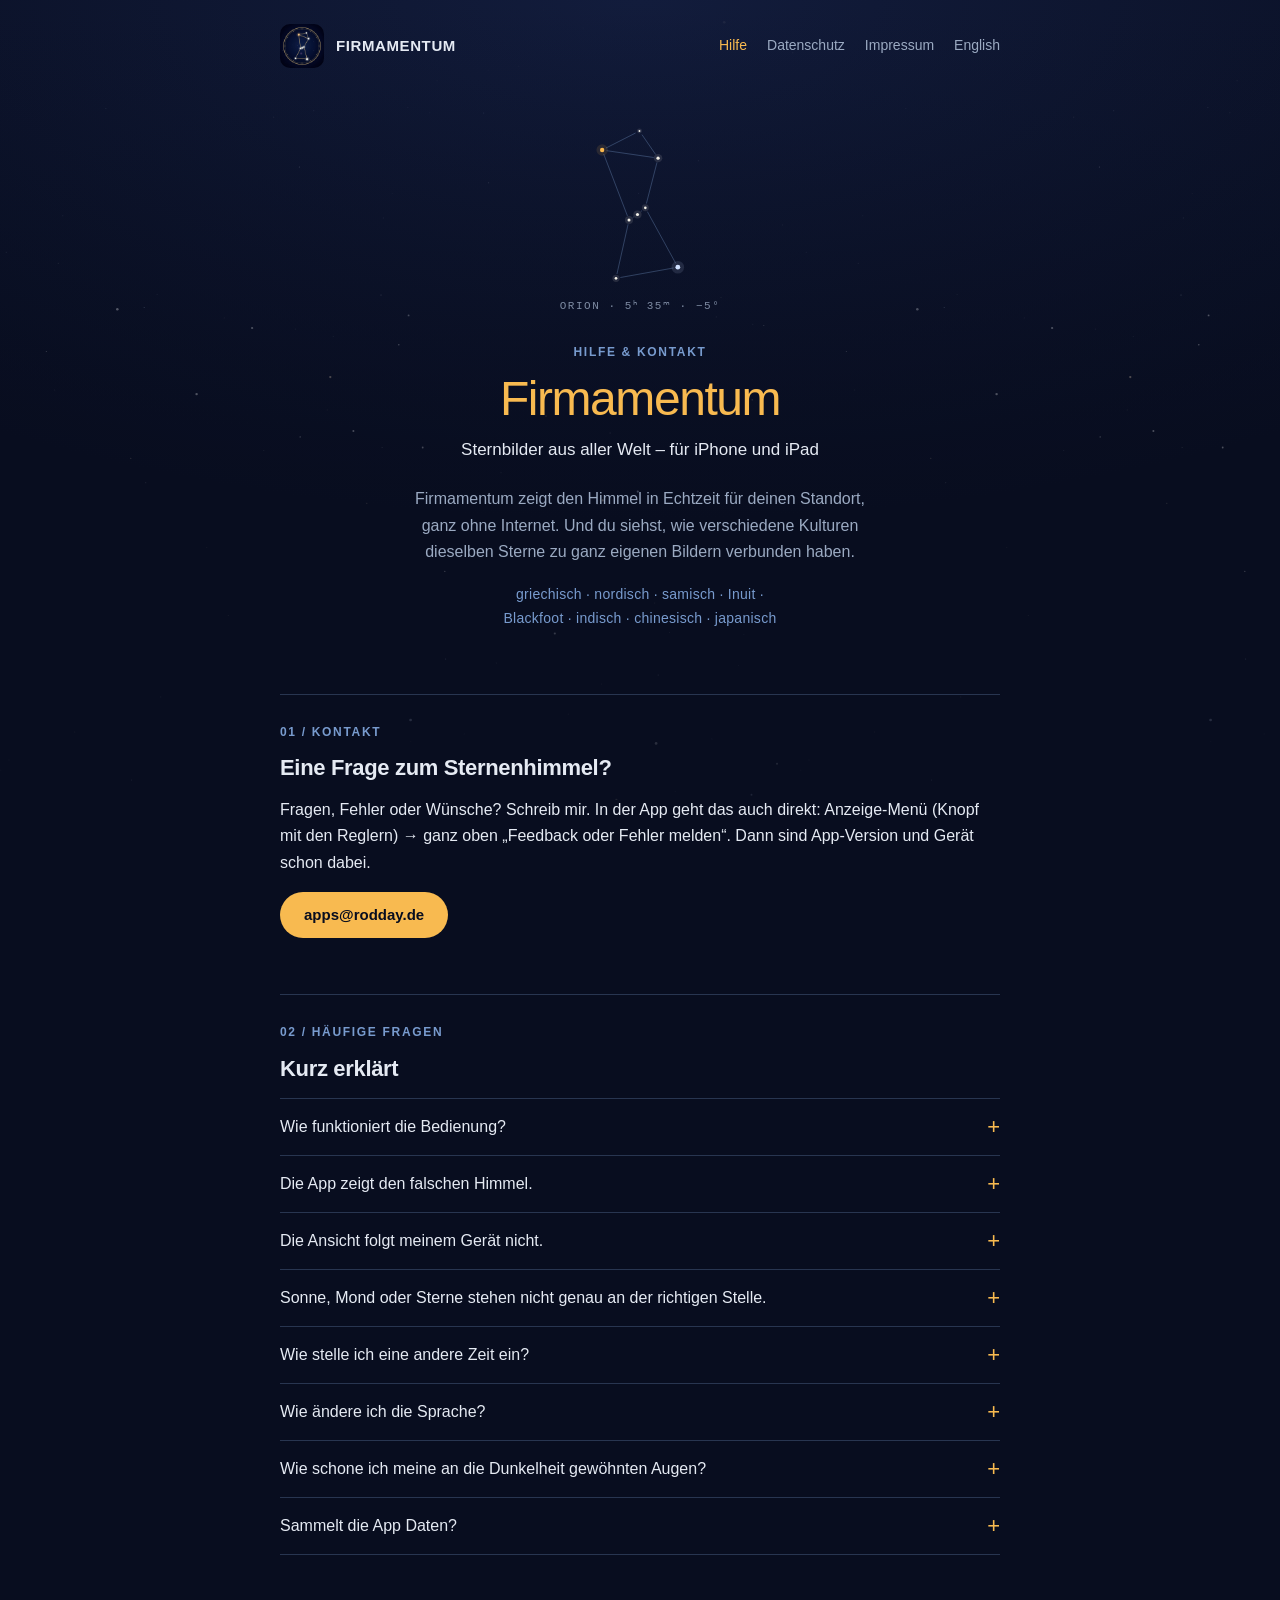
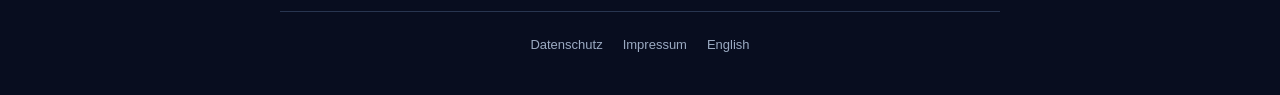
==== commit 37f45f57: "Ausgewogene Zeilenumbrüche" ====
--- a/index.html
+++ b/index.html
@@ -9,7 +9,7 @@
 <link rel="alternate" hreflang="en" href="https://firmamentum.rodday.de/en/">
 <link rel="icon" href="favicon.png">
 <link rel="apple-touch-icon" href="apple-touch-icon.png">
-<link rel="stylesheet" href="style.css?v=3">
+<link rel="stylesheet" href="style.css?v=4">
 </head>
 <body>
 <main>
--- a/style.css
+++ b/style.css
@@ -42,6 +42,7 @@
 .koordinaten { margin: 6px 0 28px; color: var(--leise); font: 11px/1.4 ui-monospace, "SF Mono", Menlo, monospace; letter-spacing: .14em; text-transform: uppercase; opacity: .8; }
 .titel .rubrik { margin-bottom: 10px; }
 h1 { margin: 0; color: var(--gold); font-size: clamp(34px, 6vw, 48px); line-height: 1.12; font-weight: 500; letter-spacing: -.03em; }
+.untertitel, .einleitung, .kulturen, h1, h2 { text-wrap: balance; }
 .untertitel { margin: 10px 0 0; color: var(--text); font-size: 17px; }
 .einleitung { max-width: 34em; margin: 22px auto 0; color: var(--leise); }
 .kulturen { margin: 18px auto 0; max-width: 36em; color: var(--blau); font-size: 14px; letter-spacing: .02em; }
